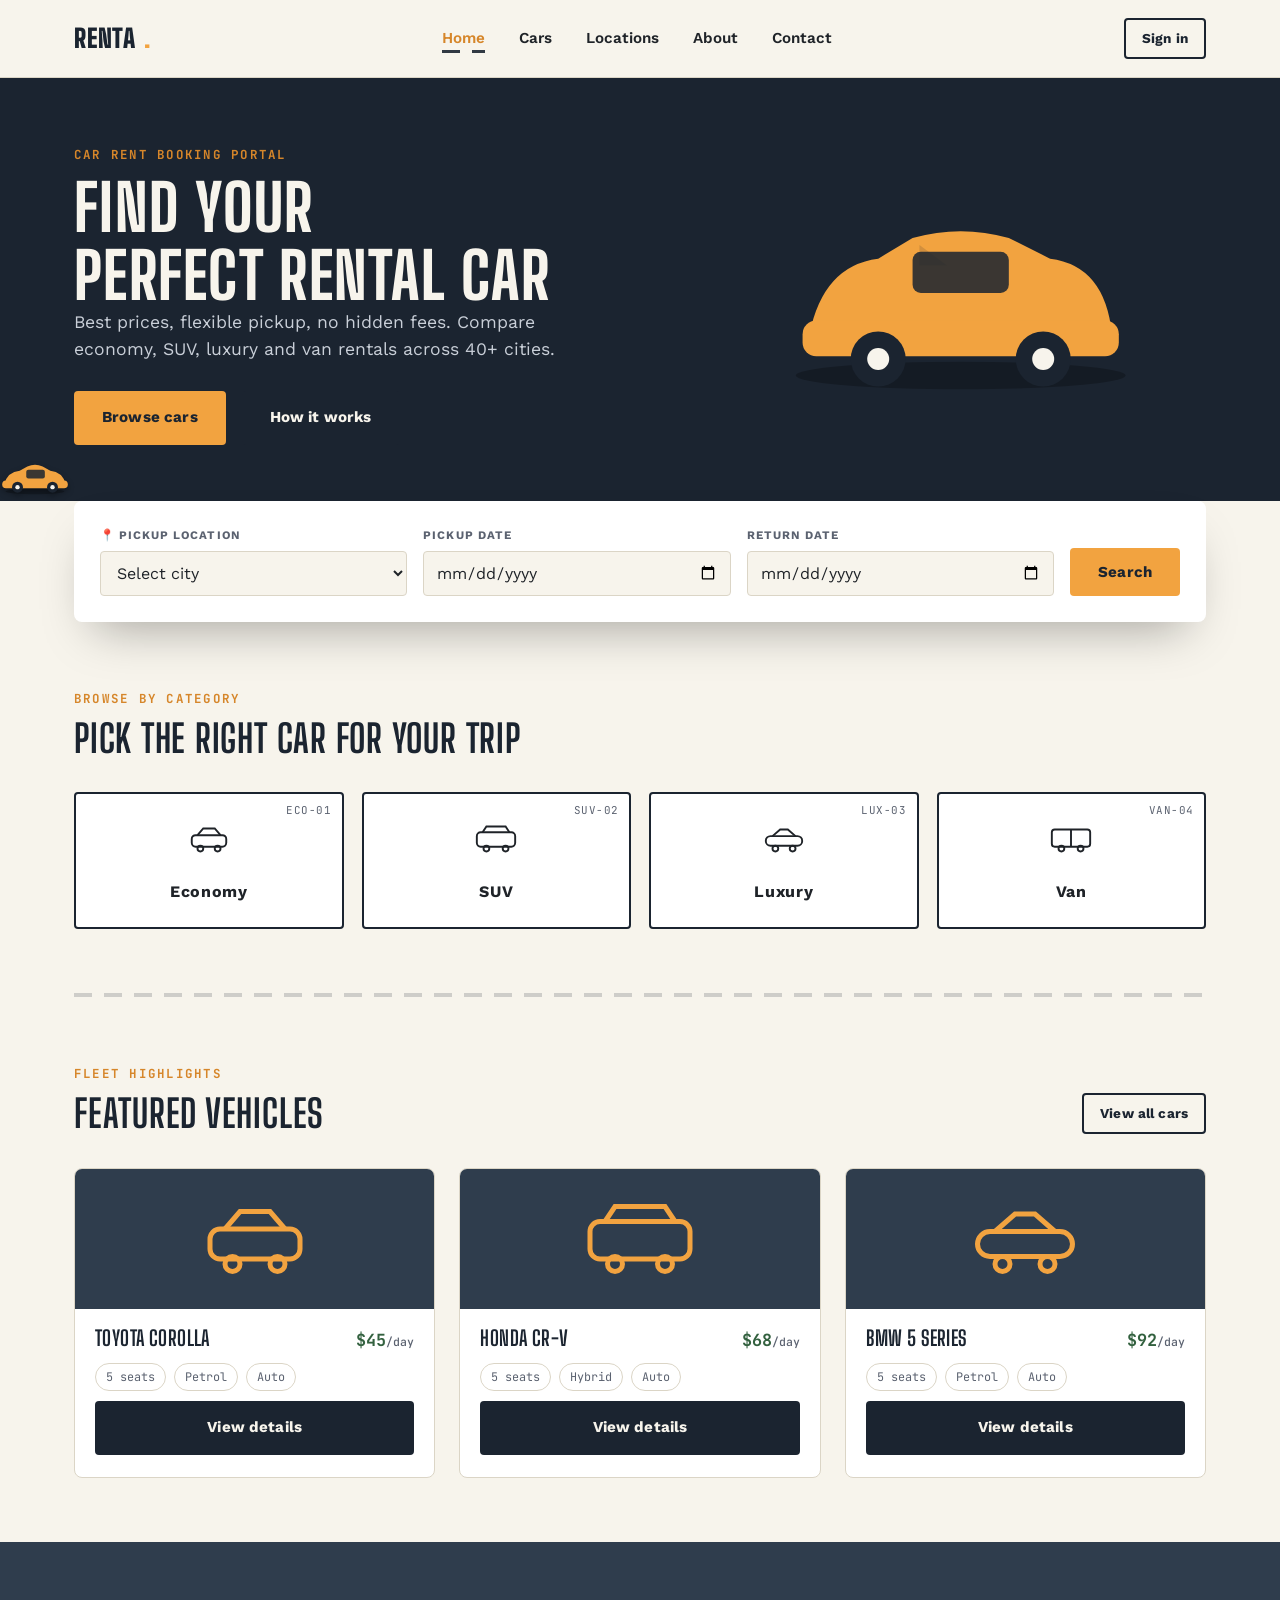
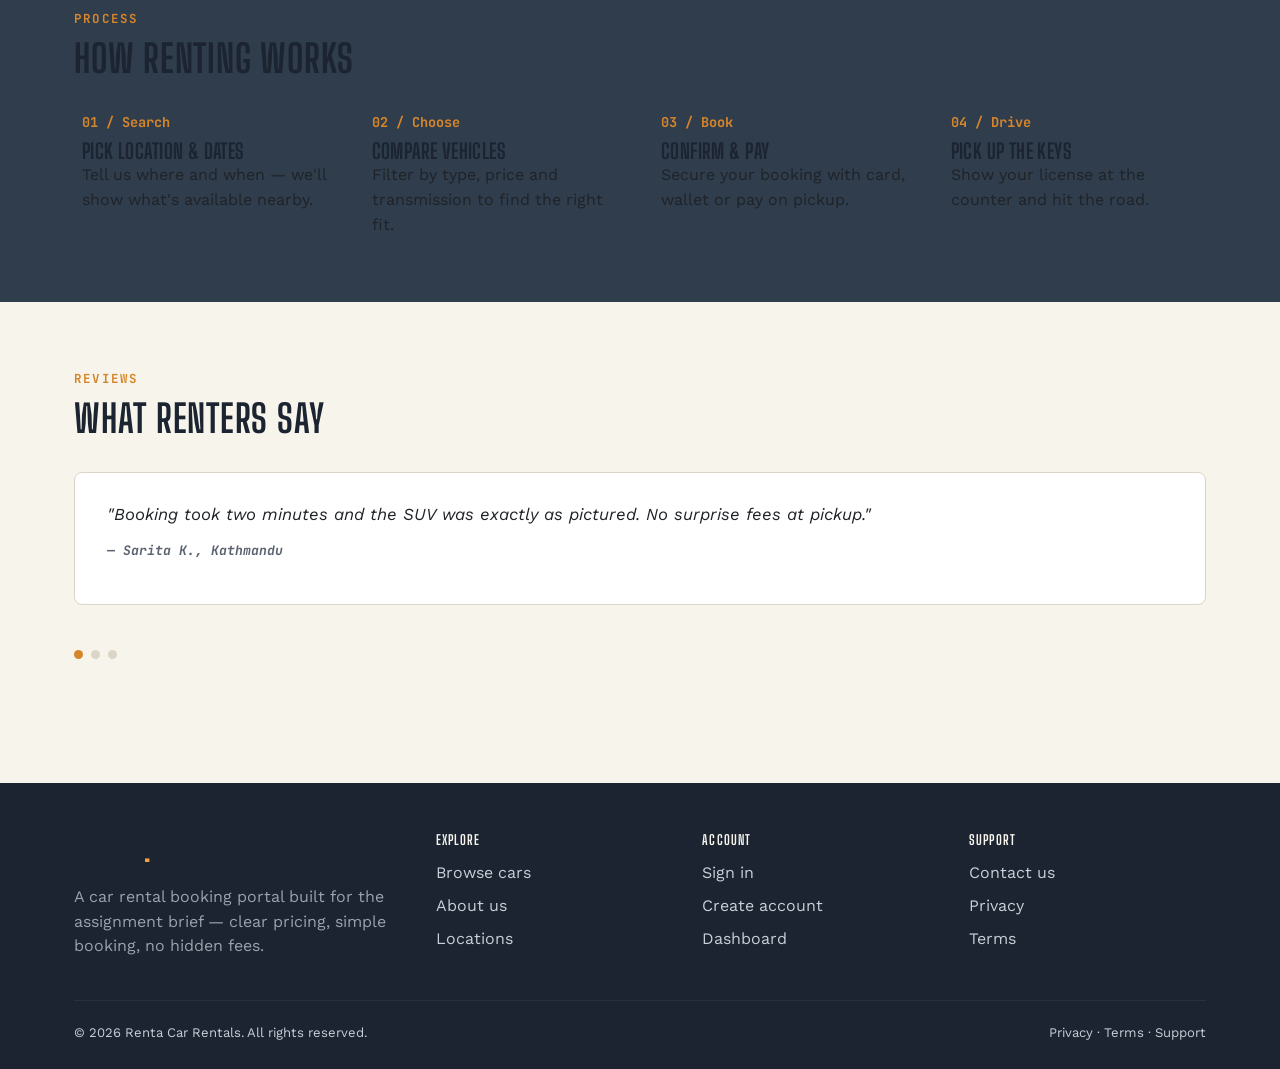
==== CarRent/CarRent/index.html @ 70a11551 "Add files via upload" ====
<!DOCTYPE html>
<html lang="en">
<head>
<meta charset="utf-8">
<meta name="viewport" content="width=device-width, initial-scale=1.0">
<title>Renta — Find Your Perfect Rental Car</title>
<meta name="description" content="Renta is a car rental booking portal with best prices, flexible pickup and no hidden fees.">
<link rel="stylesheet" href="style.css">
</head>
<body>

<header class="site-header">
  <div class="container nav-wrap">
    <a href="index.html" class="brand">Renta<span class="dot">.</span></a>
    <nav>
      <ul class="nav-links">
        <li><a href="index.html" aria-current="page">Home</a></li>
        <li><a href="cars.html">Cars</a></li>
        <li><a href="about.html#locations">Locations</a></li>
        <li><a href="about.html">About</a></li>
        <li><a href="contact.html">Contact</a></li>
      </ul>
    </nav>
    <div class="nav-actions">
      <a href="login.html" class="btn btn-outline btn-sm">Sign in</a>
      <button class="nav-toggle" aria-label="Toggle menu" aria-expanded="false">
        <span></span><span></span><span></span>
      </button>
    </div>
  </div>
</header>

<section class="hero">
  <div class="container hero-grid">
    <div>
      <span class="eyebrow">Car Rent Booking Portal</span>
      <h1>Find your<br>perfect rental car</h1>
      <p class="lede">Best prices, flexible pickup, no hidden fees. Compare economy, SUV, luxury and van rentals across 40+ cities.</p>
      <div class="hero-cta">
        <a href="cars.html" class="btn btn-primary">Browse cars</a>
        <a href="about.html" class="btn btn-dark">How it works</a>
      </div>
    </div>
    <div class="hero-car" aria-hidden="true">
      <svg viewBox="0 0 260 160" class="car-shape">
        <ellipse cx="130" cy="140" rx="120" ry="10" fill="#000" opacity=".25"/>
        <path d="M20 110 Q30 60 70 55 L95 40 Q130 30 165 40 L195 55 Q235 60 240 110 Z" fill="#F2A340"/>
        <rect x="15" y="100" width="230" height="26" rx="10" fill="#F2A340"/>
        <path d="M100 45 L120 60 L100 60 Z" fill="#1B2430" opacity=".15"/>
        <circle cx="70" cy="128" r="20" fill="#1B2430"/>
        <circle cx="70" cy="128" r="8" fill="#F7F4EC"/>
        <circle cx="190" cy="128" r="20" fill="#1B2430"/>
        <circle cx="190" cy="128" r="8" fill="#F7F4EC"/>
        <rect x="95" y="50" width="70" height="30" rx="6" fill="#1B2430" opacity=".85"/>
      </svg>
    </div>
  </div>
  <div class="road-anim" aria-hidden="true"></div>
  <div class="road-car" aria-hidden="true">
    <svg viewBox="0 0 64 30" xmlns="http://www.w3.org/2000/svg">
      <ellipse cx="32" cy="27" rx="27" ry="2.5" fill="#000" opacity=".25"/>
      <path d="M4 20 Q7 9 18 8 L25 4 Q32 1 39 4 L46 8 Q57 9 60 20 Z" fill="var(--amber)"/>
      <rect x="2" y="17" width="60" height="7" rx="3.5" fill="var(--amber)"/>
      <rect x="24" y="7" width="17" height="8" rx="2" fill="var(--asphalt)" opacity=".85"/>
      <circle cx="16" cy="23" r="5" fill="var(--asphalt)"/>
      <circle cx="16" cy="23" r="2" fill="var(--cream)"/>
      <circle cx="48" cy="23" r="5" fill="var(--asphalt)"/>
      <circle cx="48" cy="23" r="2" fill="var(--cream)"/>
    </svg>
  </div>
</section>

<div class="container">
  <form class="search-card" data-validate>
    <div class="field">
      <label for="pickup-location">📍 Pickup location</label>
      <select id="pickup-location" required>
        <option value="">Select city</option>
        <option>Kathmandu</option>
        <option>Pokhara</option>
        <option>Chitwan</option>
        <option>Biratnagar</option>
      </select>
    </div>
    <div class="field">
      <label for="home-pickup-date">Pickup date</label>
      <input type="date" id="home-pickup-date" required>
    </div>
    <div class="field">
      <label for="home-return-date">Return date</label>
      <input type="date" id="home-return-date" required>
    </div>
    <button type="submit" class="btn btn-primary">Search</button>
    <div class="form-msg"></div>
  </form>
</div>

<section id="categories">
  <div class="container">
    <div class="section-head">
      <div>
        <span class="eyebrow">Browse by category</span>
        <h2>Pick the right car for your trip</h2>
      </div>
    </div>
    <div class="category-grid">
      <a href="cars.html?type=economy" class="plate" data-code="ECO-01">
        <svg viewBox="0 0 48 32" fill="none" stroke="currentColor" stroke-width="2"><rect x="6" y="12" width="36" height="12" rx="4"/><circle cx="15" cy="26" r="3"/><circle cx="33" cy="26" r="3"/><path d="M12 12 L18 5 H30 L36 12"/></svg>
        <span>Economy</span>
      </a>
      <a href="cars.html?type=suv" class="plate" data-code="SUV-02">
        <svg viewBox="0 0 48 32" fill="none" stroke="currentColor" stroke-width="2"><rect x="4" y="9" width="40" height="15" rx="4"/><circle cx="14" cy="26" r="3"/><circle cx="34" cy="26" r="3"/><path d="M10 9 L14 3 H34 L38 9"/></svg>
        <span>SUV</span>
      </a>
      <a href="cars.html?type=luxury" class="plate" data-code="LUX-03">
        <svg viewBox="0 0 48 32" fill="none" stroke="currentColor" stroke-width="2"><rect x="5" y="13" width="38" height="10" rx="5"/><circle cx="15" cy="26" r="3"/><circle cx="33" cy="26" r="3"/><path d="M12 13 L20 6 H28 L36 13"/></svg>
        <span>Luxury</span>
      </a>
      <a href="cars.html?type=van" class="plate" data-code="VAN-04">
        <svg viewBox="0 0 48 32" fill="none" stroke="currentColor" stroke-width="2"><rect x="4" y="6" width="40" height="18" rx="3"/><circle cx="14" cy="26" r="3"/><circle cx="34" cy="26" r="3"/><line x1="24" y1="6" x2="24" y2="24"/></svg>
        <span>Van</span>
      </a>
    </div>
  </div>
</section>

<div class="container"><div class="lane-divider"></div></div>

<section>
  <div class="container">
    <div class="section-head">
      <div>
        <span class="eyebrow">Fleet highlights</span>
        <h2>Featured vehicles</h2>
      </div>
      <a href="cars.html" class="btn btn-outline btn-sm">View all cars</a>
    </div>
    <div class="car-grid">
      <article class="car-card">
        <figure>
          <svg viewBox="0 0 48 32" fill="none" stroke="currentColor" stroke-width="2"><rect x="6" y="12" width="36" height="12" rx="4"/><circle cx="15" cy="26" r="3"/><circle cx="33" cy="26" r="3"/><path d="M12 12 L18 5 H30 L36 12"/></svg>
        </figure>
        <div class="body">
          <div class="row"><h3>Toyota Corolla</h3><span class="price">$45<small>/day</small></span></div>
          <div class="tag-row"><span class="tag">5 seats</span><span class="tag">Petrol</span><span class="tag">Auto</span></div>
          <a href="car-detail.html" class="btn btn-dark btn-block">View details</a>
        </div>
      </article>
      <article class="car-card">
        <figure>
          <svg viewBox="0 0 48 32" fill="none" stroke="currentColor" stroke-width="2"><rect x="4" y="9" width="40" height="15" rx="4"/><circle cx="14" cy="26" r="3"/><circle cx="34" cy="26" r="3"/><path d="M10 9 L14 3 H34 L38 9"/></svg>
        </figure>
        <div class="body">
          <div class="row"><h3>Honda CR-V</h3><span class="price">$68<small>/day</small></span></div>
          <div class="tag-row"><span class="tag">5 seats</span><span class="tag">Hybrid</span><span class="tag">Auto</span></div>
          <a href="car-detail.html" class="btn btn-dark btn-block">View details</a>
        </div>
      </article>
      <article class="car-card">
        <figure>
          <svg viewBox="0 0 48 32" fill="none" stroke="currentColor" stroke-width="2"><rect x="5" y="13" width="38" height="10" rx="5"/><circle cx="15" cy="26" r="3"/><circle cx="33" cy="26" r="3"/><path d="M12 13 L20 6 H28 L36 13"/></svg>
        </figure>
        <div class="body">
          <div class="row"><h3>BMW 5 Series</h3><span class="price">$92<small>/day</small></span></div>
          <div class="tag-row"><span class="tag">5 seats</span><span class="tag">Petrol</span><span class="tag">Auto</span></div>
          <a href="car-detail.html" class="btn btn-dark btn-block">View details</a>
        </div>
      </article>
    </div>
  </div>
</section>

<section style="background:var(--asphalt-3);">
  <div class="container">
    <div class="section-head">
      <div>
        <span class="eyebrow">Process</span>
        <h2>How renting works</h2>
      </div>
    </div>
    <ol class="steps">
      <li class="step"><span class="num">01 / Search</span><h3>Pick location &amp; dates</h3><p>Tell us where and when — we'll show what's available nearby.</p></li>
      <li class="step"><span class="num">02 / Choose</span><h3>Compare vehicles</h3><p>Filter by type, price and transmission to find the right fit.</p></li>
      <li class="step"><span class="num">03 / Book</span><h3>Confirm &amp; pay</h3><p>Secure your booking with card, wallet or pay on pickup.</p></li>
      <li class="step"><span class="num">04 / Drive</span><h3>Pick up the keys</h3><p>Show your license at the counter and hit the road.</p></li>
    </ol>
  </div>
</section>

<section>
  <div class="container">
    <div class="section-head">
      <div>
        <span class="eyebrow">Reviews</span>
        <h2>What renters say</h2>
      </div>
    </div>
    <div class="testimonial-track">
      <blockquote class="testimonial active">
        <p>"Booking took two minutes and the SUV was exactly as pictured. No surprise fees at pickup."</p>
        <p class="who">— Sarita K., Kathmandu</p>
      </blockquote>
      <blockquote class="testimonial">
        <p>"I compared three companies — Renta had the clearest pricing table, so it was an easy choice."</p>
        <p class="who">— Amit R., Pokhara</p>
      </blockquote>
      <blockquote class="testimonial">
        <p>"Support answered a change-of-date request within minutes. Would rent again."</p>
        <p class="who">— Nisha T., Biratnagar</p>
      </blockquote>
    </div>
    <div class="dots">
      <button class="active" aria-label="Show review 1"></button>
      <button aria-label="Show review 2"></button>
      <button aria-label="Show review 3"></button>
    </div>
  </div>
</section>

<footer class="site-footer">
  <div class="container">
    <div class="footer-grid">
      <div>
        <a href="index.html" class="brand">Renta<span class="dot">.</span></a>
        <p style="margin-top:12px; max-width:34ch; color:#9AA2AD;">A car rental booking portal built for the assignment brief — clear pricing, simple booking, no hidden fees.</p>
      </div>
      <div>
        <h4>Explore</h4>
        <ul>
          <li><a href="cars.html">Browse cars</a></li>
          <li><a href="about.html">About us</a></li>
          <li><a href="about.html#locations">Locations</a></li>
        </ul>
      </div>
      <div>
        <h4>Account</h4>
        <ul>
          <li><a href="login.html">Sign in</a></li>
          <li><a href="register.html">Create account</a></li>
          <li><a href="dashboard.html">Dashboard</a></li>
        </ul>
      </div>
      <div>
        <h4>Support</h4>
        <ul>
          <li><a href="contact.html">Contact us</a></li>
          <li><a href="#">Privacy</a></li>
          <li><a href="#">Terms</a></li>
        </ul>
      </div>
    </div>
    <div class="footer-bottom">
      <span>© 2026 Renta Car Rentals. All rights reserved.</span>
      <span>Privacy · Terms · Support</span>
    </div>
  </div>
</footer>

<script src="script.js"></script>
</body>
</html>
---- CarRent/CarRent/style.css ----
/* ==========================================================================
   RENTA — Car Rent Booking Portal
   Design language: highway signage. Dashed lane-lines as section dividers,
   plate-style data chips for price/specs, condensed display type for
   headings like roadside signage, monospace for anything numeric.
   ========================================================================== */

@import url('https://fonts.googleapis.com/css2?family=Big+Shoulders+Display:wght@600;700;800;900&family=Work+Sans:wght@400;500;600;700&family=JetBrains+Mono:wght@500;700&display=swap');

:root {
  /* --- Color tokens --- */
  --asphalt:      #1B2430;
  --asphalt-2:    #26313F;
  --asphalt-3:    #2F3D4D;
  --cream:        #F7F4EC;
  --paper:        #FFFFFF;
  --line:         #DBD5C6;
  --ink:          #1F2328;
  --ink-soft:     #5B6270;
  --amber:        #F2A340;
  --amber-dark:   #D6862A;
  --brick:        #C1440E;
  --forest:       #33613F;
  --forest-soft:  #E5EFE6;

  /* --- Type --- */
  --font-display: 'Big Shoulders Display', sans-serif;
  --font-body:    'Work Sans', sans-serif;
  --font-mono:    'JetBrains Mono', monospace;

  /* --- Layout --- */
  --max-w: 1180px;
  --radius: 8px;
  --radius-sm: 4px;
  --dash: repeating-linear-gradient(
            90deg,
            var(--asphalt) 0px, var(--asphalt) 18px,
            transparent 18px, transparent 30px
          );
}

/* ---------- Reset ---------- */
* { box-sizing: border-box; margin: 0; padding: 0; }
html { scroll-behavior: smooth; }
body {
  font-family: var(--font-body);
  background: var(--cream);
  color: var(--ink);
  line-height: 1.55;
  -webkit-font-smoothing: antialiased;
}
img { max-width: 100%; display: block; }
a { color: inherit; text-decoration: none; }
ul, ol { list-style: none; }
button, input, select, textarea { font-family: inherit; font-size: 1rem; }
button { cursor: pointer; border: none; background: none; }

::selection { background: var(--amber); color: var(--asphalt); }

:focus-visible {
  outline: 3px solid var(--amber);
  outline-offset: 2px;
}

.container {
  max-width: var(--max-w);
  margin-inline: auto;
  padding-inline: 24px;
}

/* ---------- Lane divider (signature element) ---------- */
.lane-divider {
  height: 4px;
  width: 100%;
  background: var(--dash);
  background-color: var(--cream);
  opacity: .18;
}
.lane-divider.dark { background-color: var(--asphalt-2); opacity: .3; }

/* ---------- Headings ---------- */
h1, h2, h3, h4 {
  font-family: var(--font-display);
  text-transform: uppercase;
  letter-spacing: 0.02em;
  color: var(--asphalt);
  line-height: 1.05;
}
h1 { font-size: clamp(2.4rem, 5vw, 4.2rem); font-weight: 800; }
h2 { font-size: clamp(1.7rem, 3vw, 2.5rem); font-weight: 700; }
h3 { font-size: 1.3rem; font-weight: 700; }
p.lede { color: var(--ink-soft); font-size: 1.1rem; max-width: 46ch; }
.eyebrow {
  font-family: var(--font-mono);
  font-size: .78rem;
  letter-spacing: .18em;
  text-transform: uppercase;
  color: var(--amber-dark);
  font-weight: 700;
  display: inline-block;
  margin-bottom: 10px;
}

/* ---------- Buttons ---------- */
.btn {
  display: inline-flex;
  align-items: center;
  justify-content: center;
  gap: 8px;
  padding: 13px 26px;
  border-radius: var(--radius-sm);
  font-weight: 700;
  font-size: .95rem;
  letter-spacing: .01em;
  transition: transform .18s ease, box-shadow .18s ease, background .18s ease;
  border: 2px solid transparent;
}
.btn-primary {
  background: var(--amber);
  color: var(--asphalt);
}
.btn-primary:hover { background: var(--amber-dark); transform: translateY(-2px); box-shadow: 0 6px 0 rgba(27,36,48,.15); }
.btn-primary:active { transform: translateY(0); box-shadow: none; }
.btn-dark {
  background: var(--asphalt);
  color: var(--cream);
}
.btn-dark:hover { background: var(--asphalt-2); transform: translateY(-2px); }
.btn-outline {
  background: transparent;
  border-color: var(--asphalt);
  color: var(--asphalt);
}
.btn-outline:hover { background: var(--asphalt); color: var(--cream); }
.btn-block { width: 100%; }
.btn-sm { padding: 8px 16px; font-size: .85rem; }

/* ---------- Header / Nav ---------- */
.site-header {
  position: sticky;
  top: 0;
  z-index: 100;
  background: var(--cream);
  border-bottom: 1px solid var(--line);
}
.nav-wrap {
  display: flex;
  align-items: center;
  justify-content: space-between;
  padding-block: 18px;
}
.brand {
  font-family: var(--font-display);
  font-weight: 900;
  font-size: 1.6rem;
  text-transform: uppercase;
  letter-spacing: .03em;
  color: var(--asphalt);
  display: flex;
  align-items: center;
  gap: 8px;
}
.brand .dot { color: var(--amber); }

.nav-links {
  display: flex;
  gap: 34px;
}
.nav-links a {
  position: relative;
  font-weight: 600;
  font-size: .95rem;
  padding-bottom: 6px;
  color: var(--ink);
}
.nav-links a::after {
  content: "";
  position: absolute;
  left: 0; bottom: 0;
  width: 100%; height: 3px;
  background: var(--dash);
  background-color: transparent;
  background-size: 200% 100%;
  background-position: 100% 0;
  opacity: 0;
  transition: opacity .25s ease, background-position .6s ease;
}
.nav-links a:hover::after,
.nav-links a[aria-current="page"]::after {
  opacity: .9;
  background-position: 0 0;
}
.nav-links a[aria-current="page"] { color: var(--amber-dark); }

.nav-actions { display: flex; align-items: center; gap: 14px; }

.nav-toggle {
  display: none;
  flex-direction: column;
  gap: 5px;
  padding: 8px;
}
.nav-toggle span { width: 24px; height: 2px; background: var(--asphalt); }

/* ---------- Hero ---------- */
.hero {
  background: var(--asphalt);
  color: var(--cream);
  padding-block: 64px 56px;
  position: relative;
  overflow: hidden;
}
.hero-grid {
  display: grid;
  grid-template-columns: 1.1fr .9fr;
  gap: 40px;
  align-items: center;
}
.hero h1 { color: var(--cream); }
.hero p.lede { color: #C9CFD8; }
.hero-cta { display: flex; gap: 16px; margin-top: 28px; flex-wrap: wrap; }

.road-anim {
  position: absolute;
  bottom: 0; left: 0;
  width: 100%; height: 46px;
  background: var(--dash);
  background-color: transparent;
  opacity: .5;
  animation: drive 2.4s linear infinite;
}
@keyframes drive {
  from { background-position: 0 0; }
  to   { background-position: -96px 0; }
}

.hero-car {
  position: relative;
  height: 220px;
}
.hero-car svg { width: 100%; height: 100%; }
.hero-car .car-shape { animation: float 3.4s ease-in-out infinite; transform-origin: center; }
@keyframes float {
  0%, 100% { transform: translateY(0); }
  50% { transform: translateY(-8px); }
}

.road-car {
  position: absolute;
  bottom: 6px;
  left: 0;
  width: 70px;
  z-index: 2;
  animation: drive-across 7s linear infinite;
  will-change: transform;
}
.road-car svg { width: 100%; display: block; filter: drop-shadow(0 3px 3px rgba(0,0,0,.35)); }
@keyframes drive-across {
  0%   { transform: translateX(-90px); }
  100% { transform: translateX(105vw); }
}
@media (prefers-reduced-motion: reduce) {
  .road-car { animation: none; left: 40%; }
}

/* ---------- Search / Filter card ---------- */
.search-card {
  background: var(--paper);
  border-radius: var(--radius);
  padding: 26px;
  box-shadow: 0 24px 50px -20px rgba(0,0,0,.35);
  display: grid;
  grid-template-columns: repeat(3, 1fr) auto;
  gap: 16px;
  margin-top: 0;
  position: relative;
  z-index: 5;
}
.field {
  display: flex;
  flex-direction: column;
  gap: 6px;
}
.field label {
  font-size: .72rem;
  text-transform: uppercase;
  letter-spacing: .09em;
  font-weight: 700;
  color: var(--ink-soft);
  display: flex; align-items: center; gap: 6px;
}
.field input, .field select {
  border: 1.5px solid var(--line);
  border-radius: var(--radius-sm);
  padding: 11px 12px;
  background: var(--cream);
  color: var(--ink);
  transition: border-color .15s ease;
}
.field input:focus, .field select:focus { border-color: var(--amber-dark); }
.search-card .btn { align-self: end; }

/* ---------- Sections ---------- */
section { padding-block: 64px; }
.section-head {
  display: flex;
  justify-content: space-between;
  align-items: flex-end;
  margin-bottom: 34px;
  gap: 20px;
  flex-wrap: wrap;
}

/* ---------- Category / plate chips ---------- */
.category-grid {
  display: grid;
  grid-template-columns: repeat(auto-fit, minmax(200px, 1fr));
  gap: 18px;
}
.plate {
  background: var(--paper);
  border: 2px solid var(--asphalt);
  border-radius: var(--radius-sm);
  padding: 22px 18px;
  text-align: center;
  transition: transform .2s ease, box-shadow .2s ease, background .2s ease;
  position: relative;
}
.plate::before {
  content: attr(data-code);
  position: absolute;
  top: 8px; right: 10px;
  font-family: var(--font-mono);
  font-size: .68rem;
  color: var(--ink-soft);
  letter-spacing: .05em;
}
.plate:hover {
  transform: translateY(-6px) rotate(-.5deg);
  box-shadow: 0 16px 30px -14px rgba(27,36,48,.35);
  background: var(--forest-soft);
}
.plate svg { width: 46px; height: 46px; margin: 0 auto 10px; }
.plate span { display: block; font-weight: 700; letter-spacing: .04em; }

/* ---------- Car cards ---------- */
.car-grid {
  display: grid;
  grid-template-columns: repeat(auto-fit, minmax(270px, 1fr));
  gap: 24px;
}
.car-card {
  background: var(--paper);
  border-radius: var(--radius);
  overflow: hidden;
  border: 1px solid var(--line);
  transition: transform .2s ease, box-shadow .2s ease;
  display: flex;
  flex-direction: column;
}
.car-card:hover { transform: translateY(-5px); box-shadow: 0 20px 40px -22px rgba(27,36,48,.4); }
.car-card figure {
  background: var(--asphalt-3);
  padding: 30px 20px;
  display: flex;
  align-items: center;
  justify-content: center;
}
.car-card figure svg { width: 120px; height: auto; color: var(--amber); }
.car-card .body { padding: 18px 20px 22px; display: flex; flex-direction: column; gap: 10px; flex: 1; }
.car-card .row { display: flex; justify-content: space-between; align-items: baseline; }
.car-card .price {
  font-family: var(--font-mono);
  font-weight: 700;
  color: var(--forest);
  font-size: 1.05rem;
}
.car-card .price small { color: var(--ink-soft); font-weight: 500; font-size: .72rem; }
.tag-row { display: flex; gap: 8px; flex-wrap: wrap; }
.tag {
  font-size: .74rem;
  font-family: var(--font-mono);
  padding: 4px 10px;
  border: 1px solid var(--line);
  border-radius: 20px;
  color: var(--ink-soft);
}

/* ---------- Status badges ---------- */
.badge {
  display: inline-block;
  padding: 4px 12px;
  border-radius: 20px;
  font-size: .74rem;
  font-weight: 700;
  font-family: var(--font-mono);
  letter-spacing: .03em;
}
.badge-progress { background: #FCEBD9; color: var(--amber-dark); }
.badge-complete { background: var(--forest-soft); color: var(--forest); }
.badge-cancelled { background: #F7DFD6; color: var(--brick); }

/* ---------- Forms (auth, contact, payment) ---------- */
.form-shell {
  background: var(--paper);
  border-radius: var(--radius);
  border: 1px solid var(--line);
  padding: 40px;
  max-width: 480px;
  margin-inline: auto;
  box-shadow: 0 20px 44px -28px rgba(27,36,48,.3);
}
.form-shell.wide { max-width: 720px; }
.form-group { margin-bottom: 18px; }
.form-group label {
  display: block;
  font-size: .82rem;
  font-weight: 700;
  margin-bottom: 6px;
  color: var(--asphalt);
}
.form-group input,
.form-group select,
.form-group textarea {
  width: 100%;
  border: 1.5px solid var(--line);
  border-radius: var(--radius-sm);
  padding: 12px 14px;
  background: var(--cream);
  transition: border-color .15s ease, background .15s ease;
}
.form-group input:focus,
.form-group select:focus,
.form-group textarea:focus {
  border-color: var(--amber-dark);
  background: var(--paper);
}
.form-row { display: grid; grid-template-columns: 1fr 1fr; gap: 16px; }
.check-row {
  display: flex; align-items: flex-start; gap: 10px;
  font-size: .86rem; color: var(--ink-soft);
  margin-bottom: 20px;
}
.check-row input { margin-top: 3px; }
.radio-option {
  display: flex; align-items: center; gap: 10px;
  padding: 12px 14px;
  border: 1.5px solid var(--line);
  border-radius: var(--radius-sm);
  margin-bottom: 10px;
  transition: border-color .15s ease, background .15s ease;
}
.radio-option:has(input:checked) { border-color: var(--amber-dark); background: #FFF7EC; }
.divider-or {
  display: flex; align-items: center; gap: 12px;
  color: var(--ink-soft); font-size: .8rem;
  margin-block: 20px;
}
.divider-or::before, .divider-or::after {
  content: ""; flex: 1; height: 1px; background: var(--line);
}
.social-row { display: grid; grid-template-columns: 1fr 1fr; gap: 12px; }

.form-msg {
  font-size: .84rem;
  padding: 10px 14px;
  border-radius: var(--radius-sm);
  margin-bottom: 18px;
  display: none;
}
.form-msg.show { display: block; }
.form-msg.error { background: #F7DFD6; color: var(--brick); }
.form-msg.success { background: var(--forest-soft); color: var(--forest); }

/* ---------- Tables ---------- */
.table-wrap { overflow-x: auto; border: 1px solid var(--line); border-radius: var(--radius); }
table { width: 100%; border-collapse: collapse; font-size: .92rem; }
caption { text-align: left; font-weight: 700; padding: 14px 18px; font-family: var(--font-display); text-transform: uppercase; letter-spacing: .03em; background: var(--asphalt); color: var(--cream); }
thead th {
  text-align: left;
  background: var(--asphalt-2);
  color: var(--cream);
  padding: 12px 18px;
  font-size: .74rem;
  text-transform: uppercase;
  letter-spacing: .06em;
}
tbody td, tbody th { padding: 14px 18px; border-top: 1px solid var(--line); }
tbody tr:hover { background: #FBF8F1; }
tfoot td { padding: 14px 18px; border-top: 2px solid var(--asphalt); font-weight: 700; font-family: var(--font-mono); }

/* ---------- Dashboard layout ---------- */
.dash-shell { display: grid; grid-template-columns: 250px 1fr; gap: 0; min-height: 70vh; }
.dash-side {
  background: var(--asphalt);
  color: var(--cream);
  padding: 30px 20px;
}
.dash-side ul li { margin-bottom: 4px; }
.dash-side a {
  display: flex; align-items: center; gap: 12px;
  padding: 12px 14px; border-radius: var(--radius-sm);
  font-weight: 600; font-size: .92rem;
  color: #C9CFD8;
  transition: background .15s ease, color .15s ease;
}
.dash-side a svg { width: 18px; height: 18px; flex-shrink: 0; }
.dash-side a:hover, .dash-side a.active { background: var(--asphalt-2); color: var(--cream); }
.dash-side a.active { border-left: 3px solid var(--amber); }
.dash-main { padding: 40px; background: var(--cream); }

.stat-grid {
  display: grid;
  grid-template-columns: repeat(auto-fit, minmax(180px, 1fr));
  gap: 18px;
  margin-block: 30px;
}
.stat-card {
  background: var(--paper);
  border: 1px solid var(--line);
  border-radius: var(--radius);
  padding: 20px;
}
.stat-card .num {
  font-family: var(--font-mono);
  font-size: 2rem;
  font-weight: 700;
  color: var(--asphalt);
}
.stat-card .label { font-size: .8rem; color: var(--ink-soft); text-transform: uppercase; letter-spacing: .05em; }

.active-booking {
  display: flex; align-items: center; justify-content: space-between;
  background: var(--paper); border: 1.5px solid var(--asphalt);
  border-radius: var(--radius); padding: 18px 22px; margin-bottom: 30px;
}
.active-booking .left { display: flex; align-items: center; gap: 16px; }
.active-booking svg { width: 40px; height: 40px; color: var(--amber-dark); }

/* ---------- Steps (how it works, about) ---------- */
.steps { display: grid; grid-template-columns: repeat(auto-fit, minmax(220px,1fr)); gap: 26px; counter-reset: step; }
.step { position: relative; padding-left: 8px; }
.step .num {
  font-family: var(--font-mono);
  font-size: .85rem; font-weight: 700;
  color: var(--amber-dark);
  display: block; margin-bottom: 8px;
}

/* ---------- Testimonials ---------- */
.testimonial-track { position: relative; min-height: 160px; }
.testimonial {
  position: absolute; inset: 0;
  opacity: 0; transform: translateX(20px);
  transition: opacity .5s ease, transform .5s ease;
  background: var(--paper); border: 1px solid var(--line);
  border-radius: var(--radius); padding: 28px 32px;
}
.testimonial.active { opacity: 1; transform: translateX(0); position: relative; }
.testimonial:not(.active) { pointer-events: none; }
.testimonial p { font-size: 1.05rem; font-style: italic; margin-bottom: 14px; }
.testimonial .who { font-weight: 700; font-family: var(--font-mono); font-size: .82rem; color: var(--ink-soft); }
.dots { display: flex; gap: 8px; margin-top: 18px; }
.dots button { width: 9px; height: 9px; border-radius: 50%; background: var(--line); transition: background .2s ease; }
.dots button.active { background: var(--amber-dark); }

/* ---------- Booking layout ---------- */
.booking-shell { display: grid; grid-template-columns: 260px 1fr; gap: 30px; }
.filter-box {
  background: var(--paper); border: 1px solid var(--line);
  border-radius: var(--radius); padding: 20px; margin-bottom: 18px;
}
.filter-box h4 { margin-bottom: 12px; font-size: .95rem; }
.filter-option { display: flex; align-items: center; gap: 8px; margin-bottom: 8px; font-size: .9rem; }
.range-value { font-family: var(--font-mono); font-size: .85rem; color: var(--ink-soft); margin-top: 6px; }

.summary-box {
  background: var(--asphalt); color: var(--cream);
  border-radius: var(--radius); padding: 24px;
}
.summary-box dl { display: grid; grid-template-columns: 1fr auto; gap: 8px 14px; font-size: .9rem; }
.summary-box dt { color: #A9B0BC; }
.summary-box dd { font-family: var(--font-mono); text-align: right; }
.summary-box .total { border-top: 1px dashed #47536270; margin-top: 12px; padding-top: 12px; font-size: 1.1rem; font-weight: 700; color: var(--amber); }

/* ---------- Footer ---------- */
.site-footer { background: var(--asphalt); color: #C9CFD8; padding-block: 50px 26px; margin-top: 60px; }
.footer-grid {
  display: grid; grid-template-columns: 1.4fr repeat(3, 1fr);
  gap: 30px; margin-bottom: 40px;
}
.footer-grid h4 { color: var(--cream); font-size: .85rem; text-transform: uppercase; letter-spacing: .08em; margin-bottom: 14px; }
.footer-grid ul li { margin-bottom: 8px; }
.footer-grid a:hover { color: var(--amber); }
.footer-bottom { display: flex; justify-content: space-between; flex-wrap: wrap; gap: 10px; font-size: .82rem; padding-top: 22px; border-top: 1px solid var(--asphalt-2); }

/* ---------- Utility ---------- */
.text-center { text-align: center; }
.mt-lg { margin-top: 40px; }
.grid-2 { display: grid; grid-template-columns: 1fr 1fr; gap: 30px; }
.chip-select { display: flex; flex-wrap: wrap; gap: 10px; }
.chip-select label {
  border: 1.5px solid var(--line); border-radius: 20px;
  padding: 8px 16px; font-size: .85rem; cursor: pointer;
  transition: all .15s ease;
}
.chip-select input { position: absolute; opacity: 0; width: 0; height: 0; }
.chip-select label:has(input:checked) { background: var(--asphalt); color: var(--cream); border-color: var(--asphalt); }

/* ---------- Map placeholder ---------- */
.map-box {
  background: repeating-linear-gradient(45deg, #E7E2D5, #E7E2D5 12px, #EFEBE0 12px, #EFEBE0 24px);
  border: 1px solid var(--line); border-radius: var(--radius);
  min-height: 260px; display: flex; align-items: center; justify-content: center;
  color: var(--ink-soft); font-family: var(--font-mono); font-size: .85rem;
}

/* ---------- Responsive ---------- */
@media (max-width: 900px) {
  .hero-grid { grid-template-columns: 1fr; }
  .hero-car { height: 160px; order: -1; }
  .search-card { grid-template-columns: 1fr 1fr; }
  .dash-shell { grid-template-columns: 1fr; }
  .dash-side { display: flex; overflow-x: auto; padding: 14px; }
  .dash-side ul { display: flex; gap: 6px; }
  .booking-shell { grid-template-columns: 1fr; }
  .footer-grid { grid-template-columns: 1fr 1fr; }
  .grid-2 { grid-template-columns: 1fr; }
}
@media (max-width: 640px) {
  .nav-links { position: fixed; top: 68px; left: 0; right: 0; background: var(--cream);
    flex-direction: column; padding: 20px 24px; border-bottom: 1px solid var(--line);
    display: none; gap: 18px; }
  .nav-links.open { display: flex; }
  .nav-toggle { display: flex; }
  .search-card { grid-template-columns: 1fr; margin-top: 20px; }
  .form-row { grid-template-columns: 1fr; }
  .social-row { grid-template-columns: 1fr; }
  .footer-grid { grid-template-columns: 1fr; }
  h1 { font-size: 2.4rem; }
}

@media (prefers-reduced-motion: reduce) {
  * { animation: none !important; transition: none !important; }
}
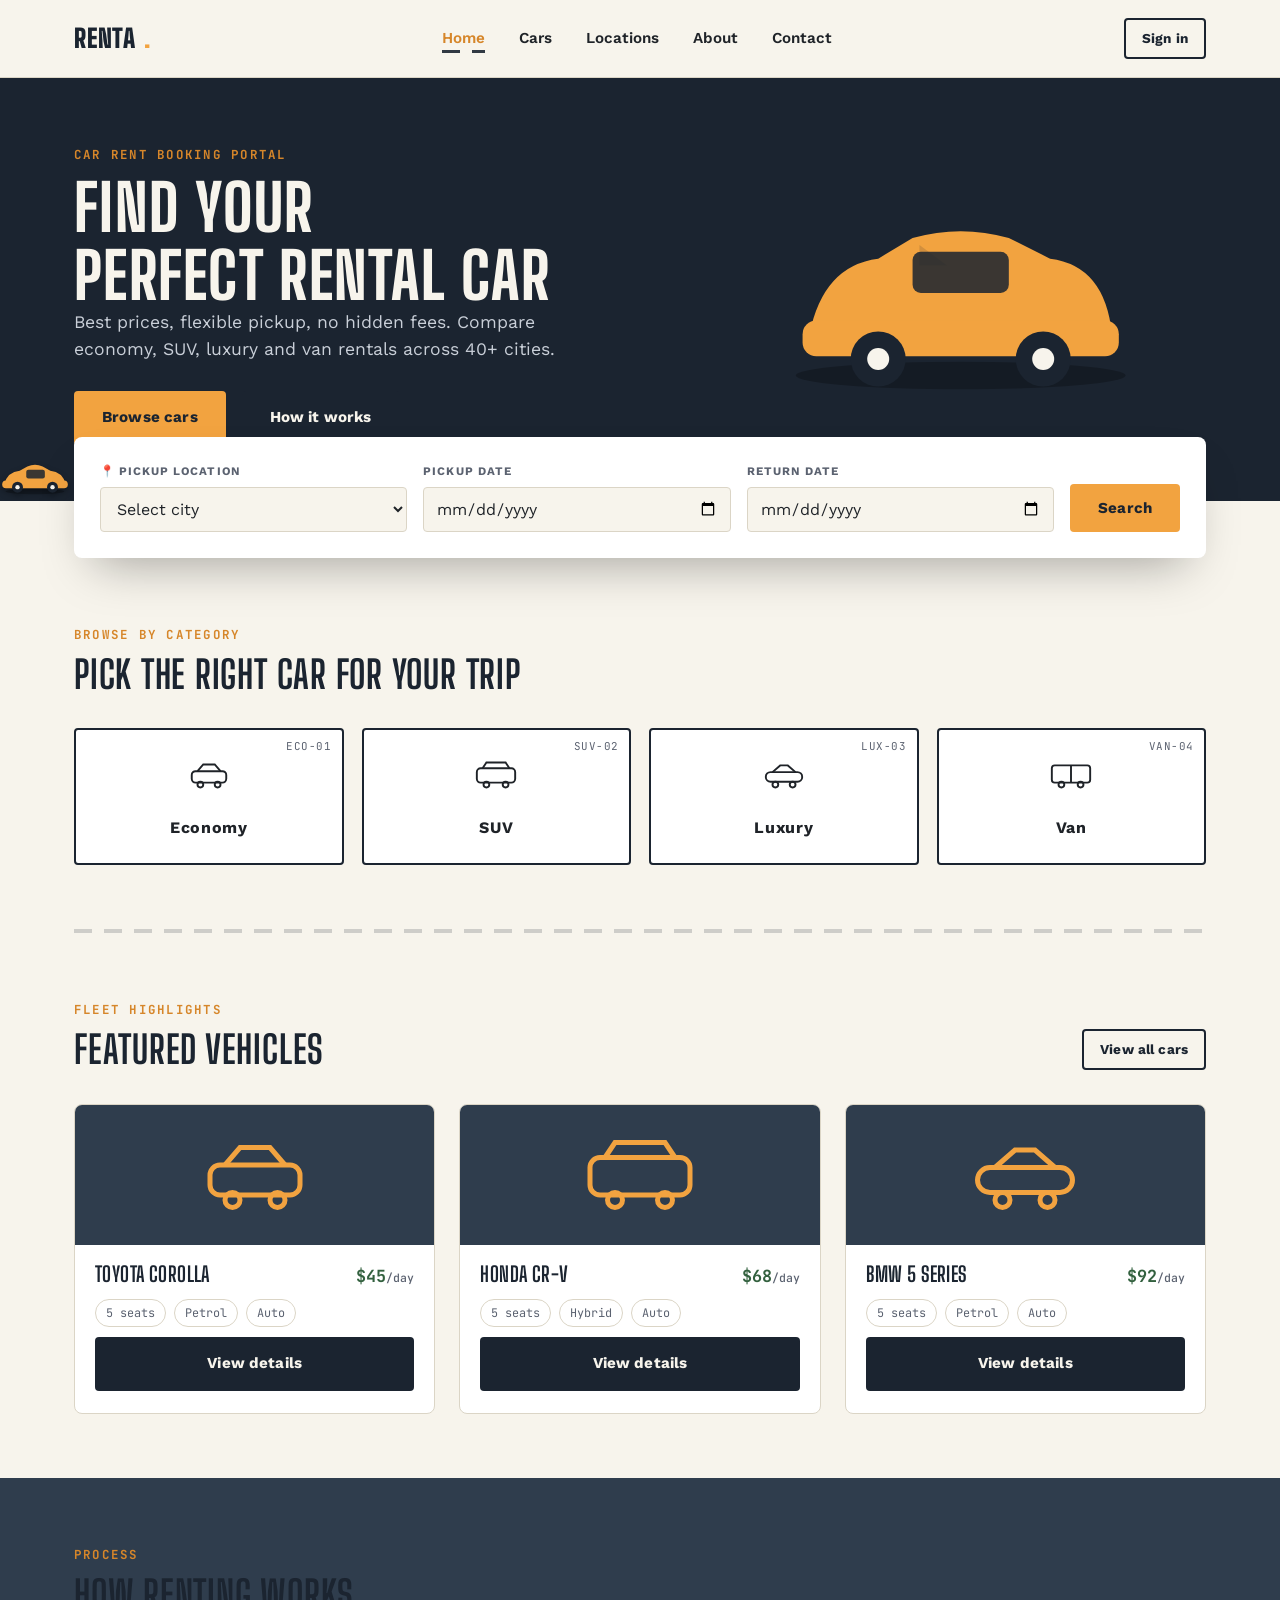
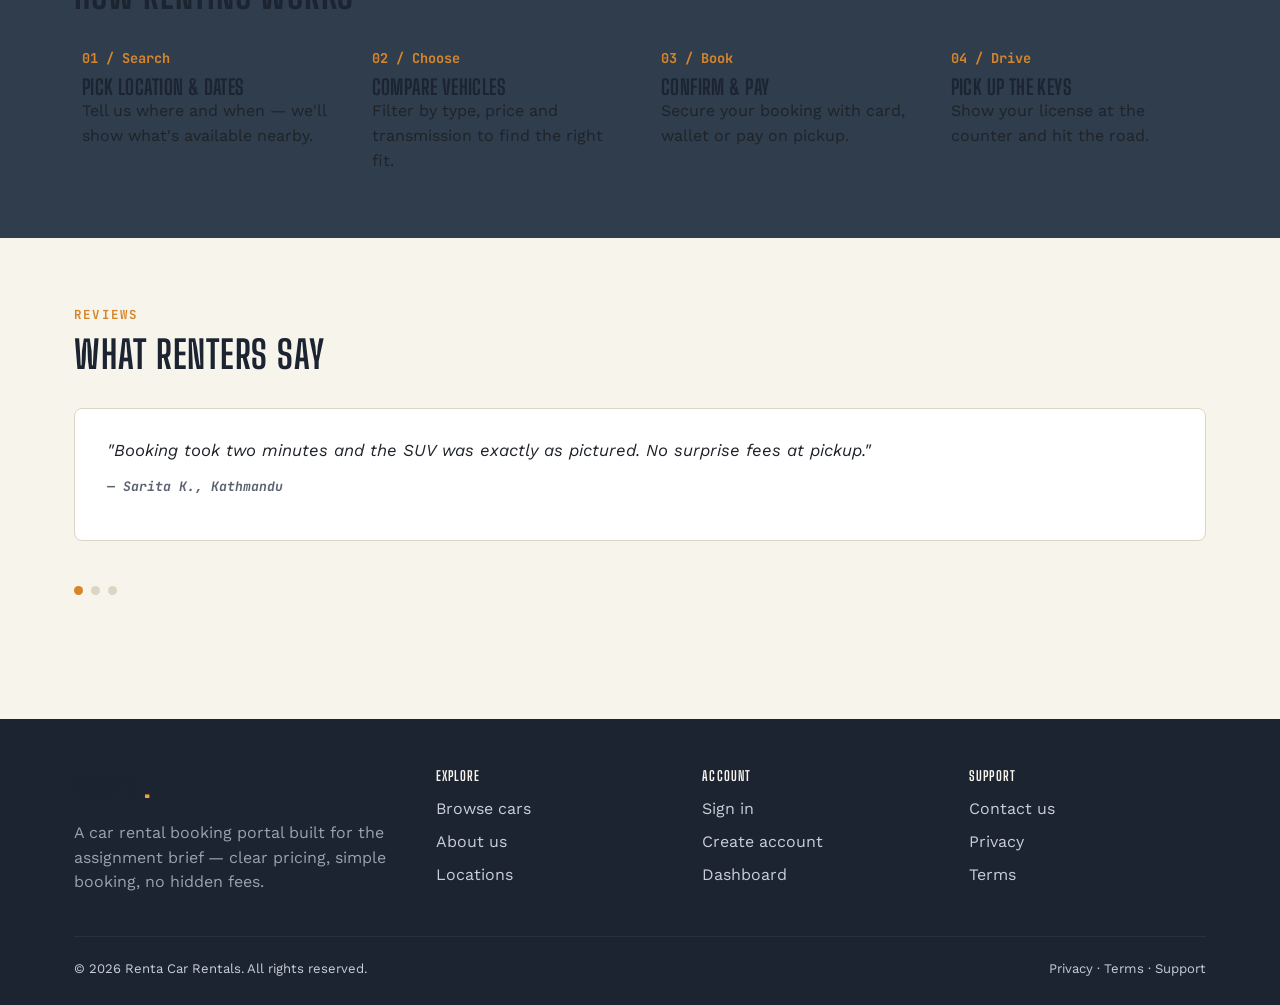
==== commit 80953140: "Add files via upload" ====
--- a/CarRent/CarRent/index.html
+++ b/CarRent/CarRent/index.html
@@ -55,18 +55,18 @@
       </svg>
     </div>
   </div>
-  <div class="road-anim" aria-hidden="true"></div>
-  <div class="road-car" aria-hidden="true">
-    <svg viewBox="0 0 64 30" xmlns="http://www.w3.org/2000/svg">
-      <ellipse cx="32" cy="27" rx="27" ry="2.5" fill="#000" opacity=".25"/>
-      <path d="M4 20 Q7 9 18 8 L25 4 Q32 1 39 4 L46 8 Q57 9 60 20 Z" fill="var(--amber)"/>
-      <rect x="2" y="17" width="60" height="7" rx="3.5" fill="var(--amber)"/>
-      <rect x="24" y="7" width="17" height="8" rx="2" fill="var(--asphalt)" opacity=".85"/>
-      <circle cx="16" cy="23" r="5" fill="var(--asphalt)"/>
-      <circle cx="16" cy="23" r="2" fill="var(--cream)"/>
-      <circle cx="48" cy="23" r="5" fill="var(--asphalt)"/>
-      <circle cx="48" cy="23" r="2" fill="var(--cream)"/>
-    </svg>
+  <div class="road-anim" aria-hidden="true"></div>
+  <div class="road-car" aria-hidden="true">
+    <svg viewBox="0 0 64 30" xmlns="http://www.w3.org/2000/svg">
+      <ellipse cx="32" cy="27" rx="27" ry="2.5" fill="#000" opacity=".25"/>
+      <path d="M4 20 Q7 9 18 8 L25 4 Q32 1 39 4 L46 8 Q57 9 60 20 Z" fill="var(--amber)"/>
+      <rect x="2" y="17" width="60" height="7" rx="3.5" fill="var(--amber)"/>
+      <rect x="24" y="7" width="17" height="8" rx="2" fill="var(--asphalt)" opacity=".85"/>
+      <circle cx="16" cy="23" r="5" fill="var(--asphalt)"/>
+      <circle cx="16" cy="23" r="2" fill="var(--cream)"/>
+      <circle cx="48" cy="23" r="5" fill="var(--asphalt)"/>
+      <circle cx="48" cy="23" r="2" fill="var(--cream)"/>
+    </svg>
   </div>
 </section>
 
--- a/CarRent/CarRent/style.css
+++ b/CarRent/CarRent/style.css
@@ -272,7 +272,7 @@
   display: grid;
   grid-template-columns: repeat(3, 1fr) auto;
   gap: 16px;
-  margin-top: 0;
+  margin-top: -64px;
   position: relative;
   z-index: 5;
 }
